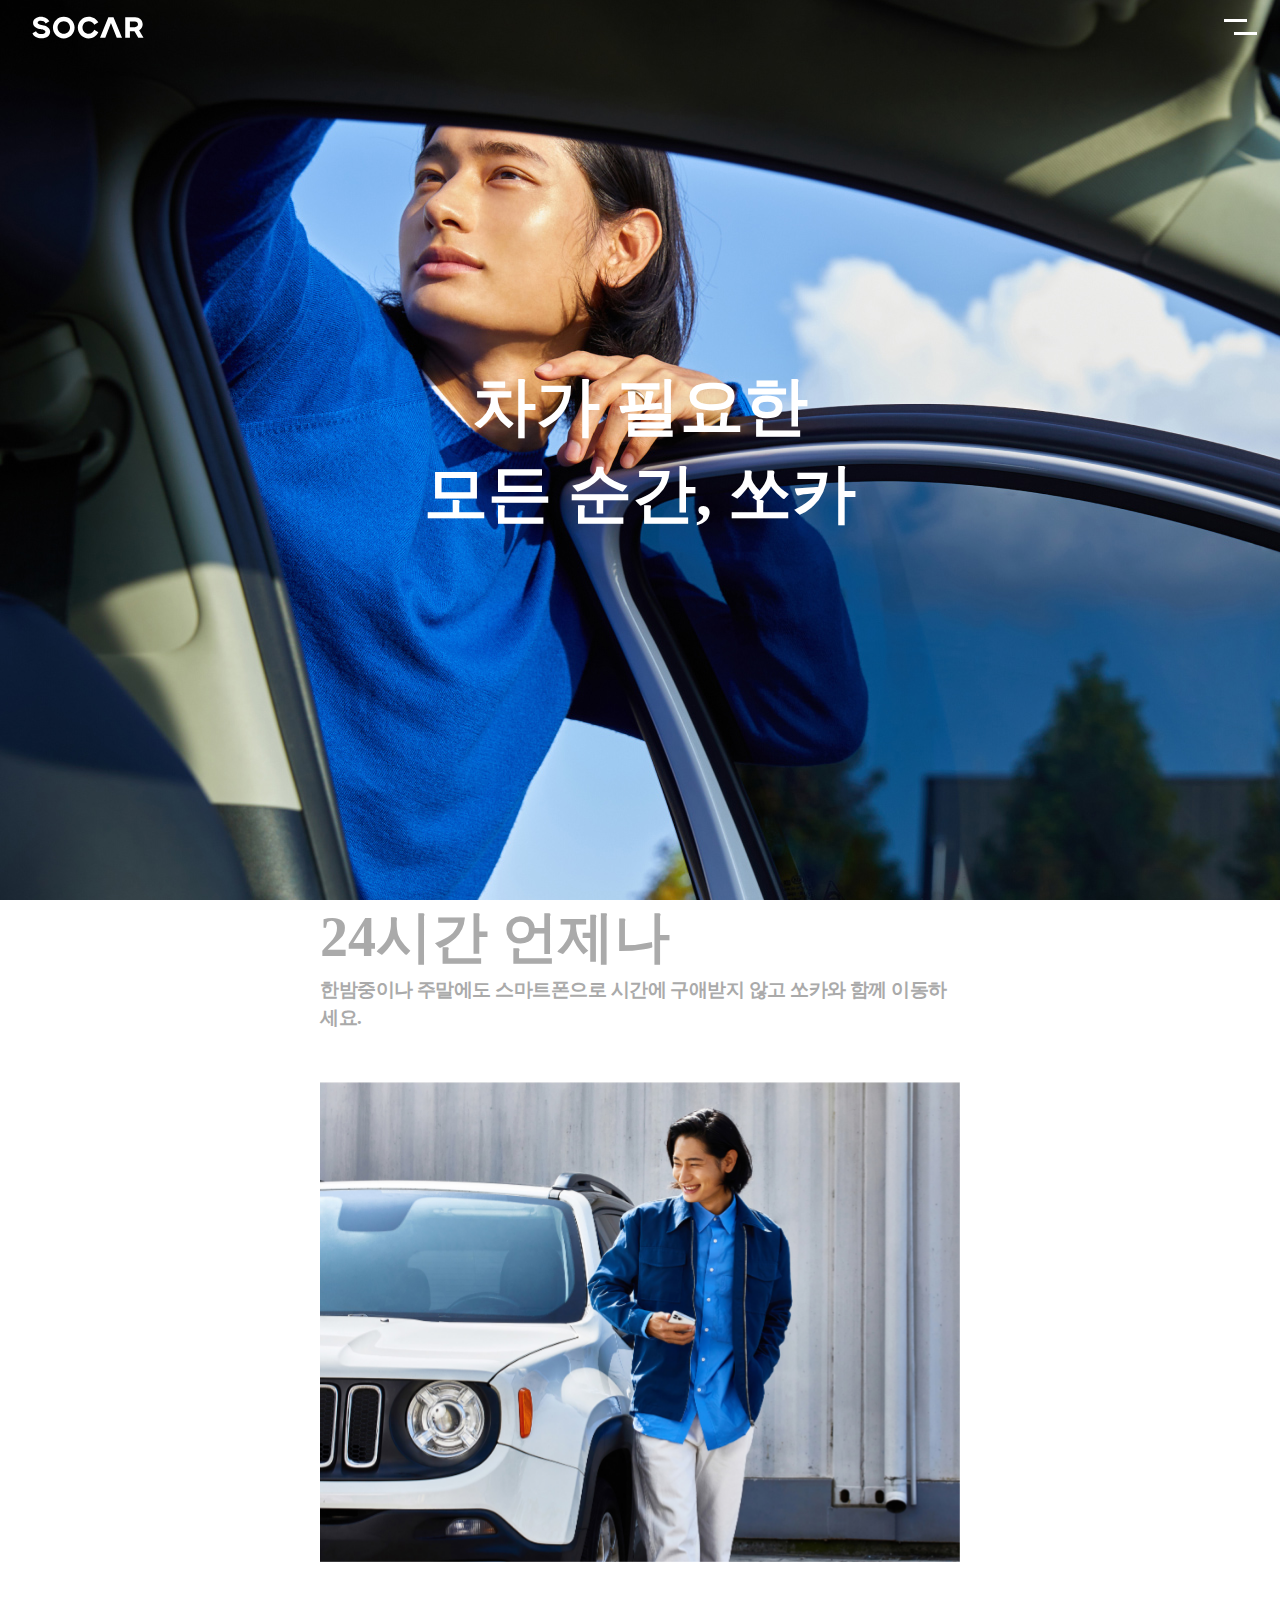
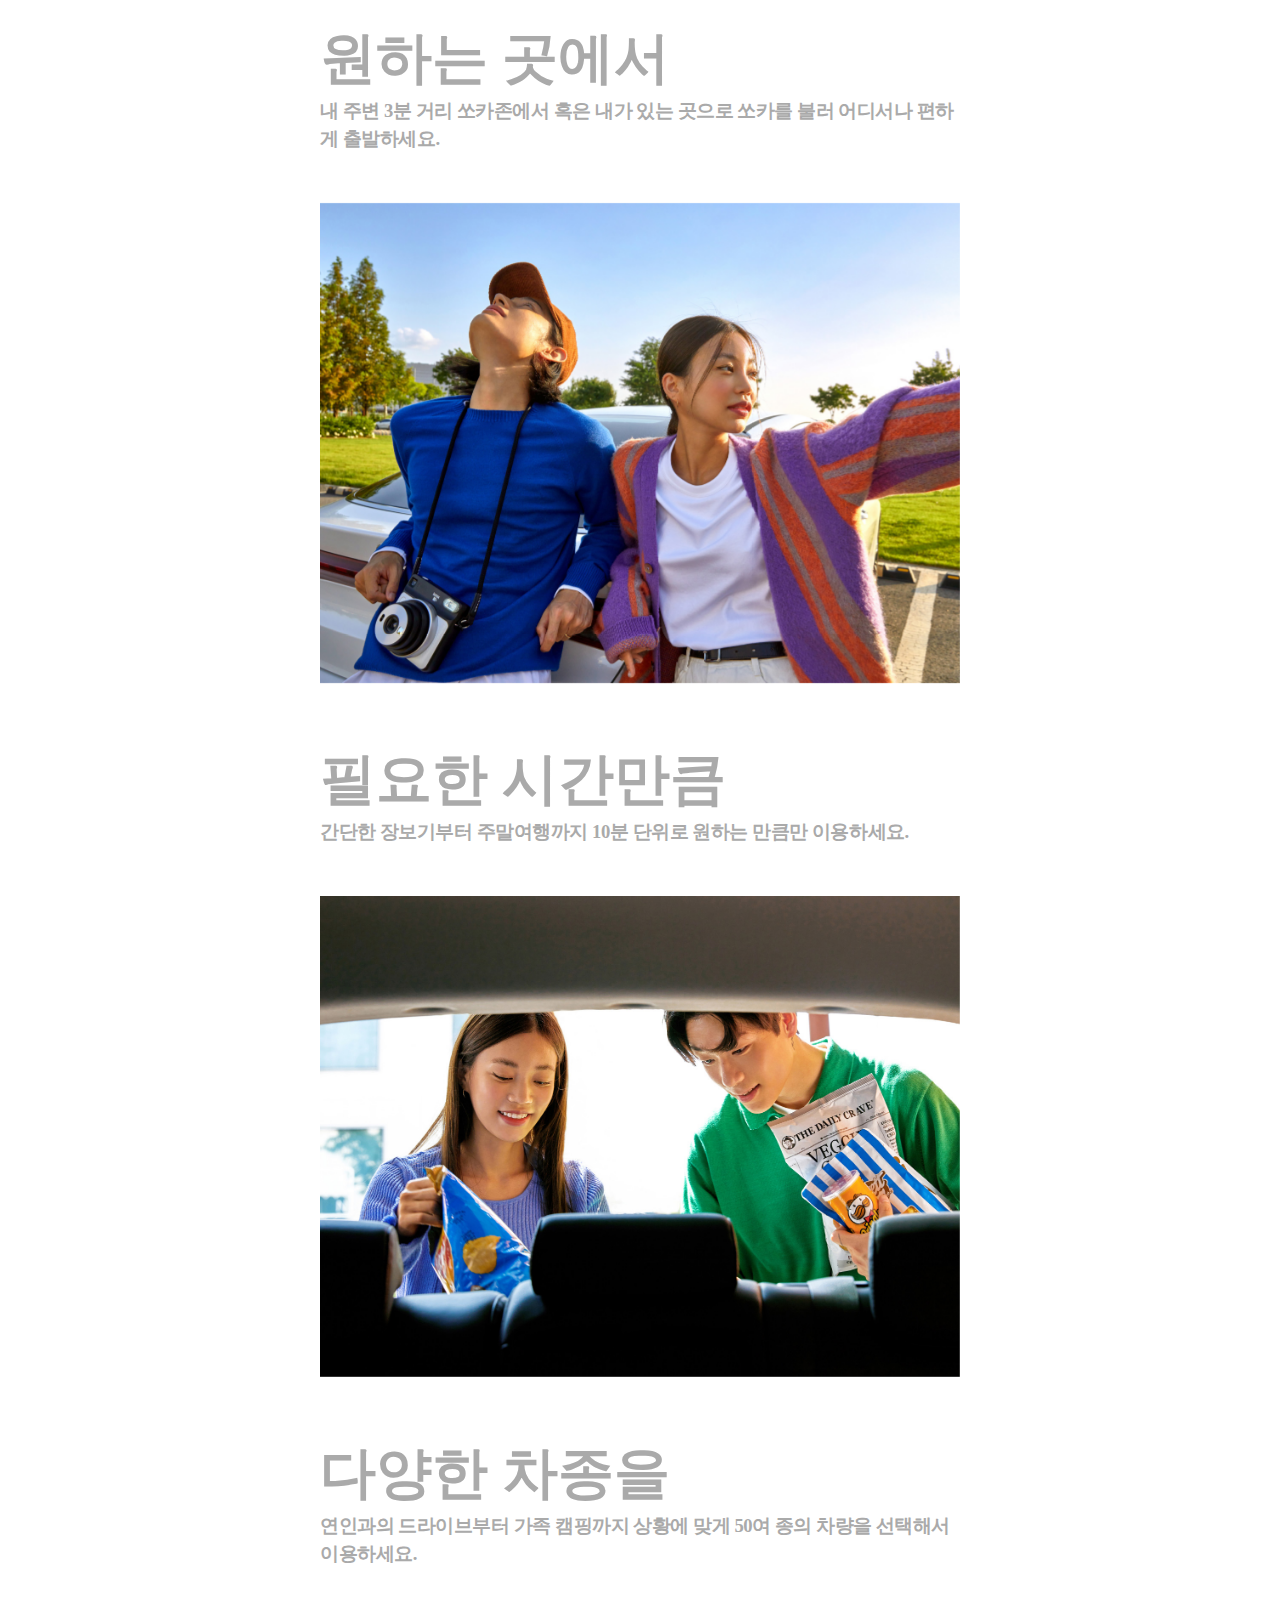
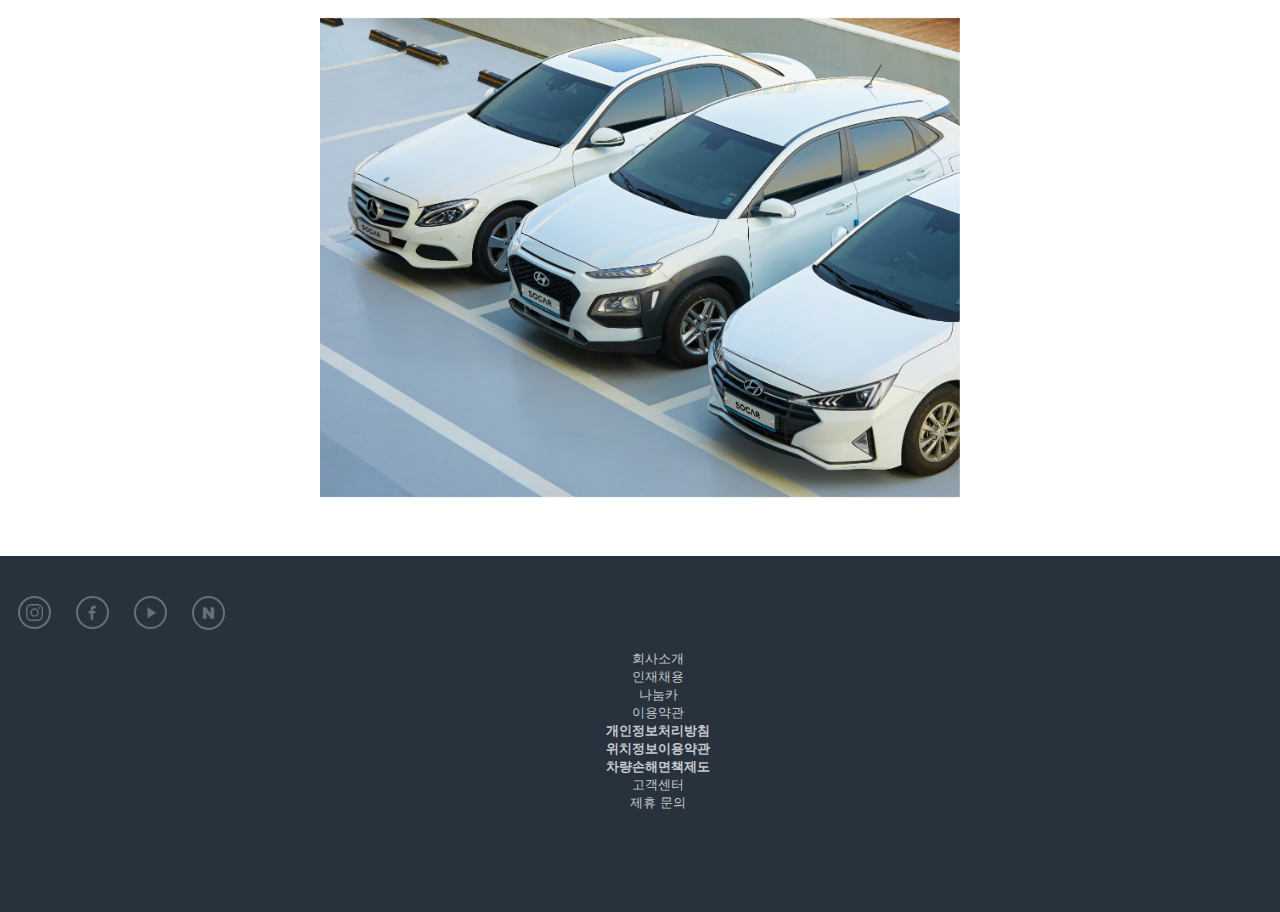
==== index.html @ 589f2170 "surrender" ====
<!DOCTYPE html>
<html lang="ko">
<head>
    <meta charset="UTF-8">
    <meta http-equiv="X-UA-Compatible" content="IE=edge">
    <meta name="viewport" content="width=device-width, initial-scale=1.0">
    <title>차가 필요한 모든 순간, 쏘카</title>
    <link rel="stylesheet" href="/css/reset.css">
    <link rel="stylesheet" href="/css/index.css">
</head>
<body>
    <header id = "stc">
        <a href="#">
            <figure id = "socar-logo">
                <img src="/img/logo-w.svg" alt="socar-logo">
            </figure>
        </a>
        <a href="#" id = "hamberger">
            <span class="patty"></span>
            <span class="patty"></span>
        </a>

        <script>
            window.addEventListener('scroll', ()=>{
                const header = document.getElementById('stc');
                const children = document.getElementById('socar-logo');
                const child2 = document.getElementById('hamberger');
                if(header.classList.contains('not-transparent')){
                    header.classList.add('opacity-zero');
                }else{
                    header.classList.add('not-transparent');
                }

            })
        </script>
    </header>
    <section id = "intro-section">
        
        <h1>차가 필요한<br> 모든 순간, 쏘카</h1>

    </section>
    <section id= "body-section">
        <script>
            writingArticle("24시간 언제나", "한밤중이나 주말에도 스마트폰으로 시간에 구애받지 않고 쏘카와 함께 이동하세요.", "/img/usp_a.jpg", "차 옆에서 웃는 남자");
            writingArticle("원하는 곳에서", "내 주변 3분 거리 쏘카존에서 혹은 내가 있는 곳으로 쏘카를 불러 어디서나 편하게 출발하세요.", "/img/usp_b.jpg", "차에 기댄 남녀");
            writingArticle("필요한 시간만큼", "간단한 장보기부터 주말여행까지 10분 단위로 원하는 만큼만 이용하세요.", "/img/usp_c.jpg", "트렁크에 과자를 담는 남녀");
            writingArticle("다양한 차종을", "연인과의 드라이브부터 가족 캠핑까지 상황에 맞게 50여 종의 차량을 선택해서 이용하세요.", "/img/usp_d.jpg", "주차장에 주차한 차 3대");


            function writingArticle(h2, p, src, alt){
                document.write(`<article><h2>${h2}</h2><p>${p}</p><figure><img src="${src}" alt="${alt}"></figure></article>`);
            }
         </script>
    </section>

    <div id = "counter">

    </div>

    <footer>
        <nav>
            <ul class = "sns-list">
                <li>
                    <figure><img src="/img/i-instagram.svg" alt="instagram"></figure>
                </li>
                <li>
                    <figure><img src="/img/i-facebook.svg" alt="facebook"></figure>
                </li>
                <li>
                    <figure><img src="/img/i-youtube.svg" alt="youtube"></figure>
                </li>
                <li>
                    <figure><img src="/img/i-blog.svg" alt="naver blog"></figure>
                </li>
            </ul>
        </nav>

        <ul>
            <li><a href="#">회사소개</a></li>
            <li><a href="#">인재채용</a></li>
            <li><a href="#">나눔카</a></li>
            <li><a href="#">이용약관</a></li>
            <li><a href="#"><b>개인정보처리방침</b></a></li>
            <li><a href="#"><b>위치정보이용약관</b></a></li>
            <li><a href="#"><b>차량손해면책제도</b></a></li>
            <li><a href="#">고객센터</a></li>
            <li><a href="#">제휴 문의</a></li>
        </ul>
        <div>
            <div id = "ct"></div>
            <dl>
                <dt></dt>
                <dt></dt>
                <dt></dt>
            </dl>

            <div id = "info"></div>
                <p></p>
                <dl>
                    <dt></dt>
                    <dt></dt>
                    <dt></dt>
                </dl>
                <p></p>
        </div>
    </footer>

</body>
</html>
---- css/index.css ----
body{
    overflow-x: hidden;
}
header{
    display: flex;
    width: 100%;
    position: fixed;
    align-items: center;
    justify-content: space-between;
    padding: 16 16px;
    box-sizing: border-box;
}

.not-transparent{
    background-color: white;
    border-bottom: 1px;
    border-color: black;
    opacity: 70%;
    transition: 0.5s;
}

.opacity-zero{
    opacity: 0;
}
.blue{
    fill: #0BB8FF;
}
#socar-logo{
    width:112px;
    padding: 16px 32px;
}

#hamberger{
    width: 40px;
    height: 25px;
}

.patty{
    content: "";
    display: block;
    width: 23px;
    height: 3px;
    background-color: white;
    position: relative;
    top:10%;
    right: 40%;
}

.patty:last-child{
    top:50%;
    right: 15%;
}

#intro-section{
    background: url(/img/main_visual_fullscreen.jpg);
    width: 100%;
    height: 100vh;
    display: flex;
    justify-content: center;
    align-items: center;
    padding: 0;
}

h1{
    font-size: 64px;
    color:white;
    text-align: center;
}
article img{
    position: relative;
    width: 100%;
    height: auto;
}

article>h2::after{
    content: "" ;
    display: block;
    position: absolute;
    right: -16px;
    bottom: 10px;
    background-color: #0BB8FF;
    border-radius: 50%;
    width:10px;
    height: 10px;
}

#copyright{
    display: flex;
    z-index: 4;
    text-align: center;
    color: #fff;
    font-size: clamp(30pt, 1vw, 48pt);
    line-height: 1.4;
    letter-spacing: 0;
    text-shadow: 1px 1px 2px rgb(0 0 0 / 40%); 
    transform: translate(-50%, -50%);
    overflow: hidden;
    padding: 5px 10px;
	position: absolute;
	top: 50%;
	left: 50%;
}
#intro{
    display: flex;
    align-content: center;
    position: relative;
    margin-bottom: 70px;
}
#intro-img{
    width: 100%;    
    height: 100%;
	vertical-align: middle;
}

p{
    font-size: 14pt;
    letter-spacing: -0.025em;
    line-height: 1.5;
    margin-bottom: 50px;

}
article{
    font-size: 28pt;
    font-weight:700;
    color: #aaa;
    margin-bottom: 50px;
    display: block;
    width: 50%;
    margin-left: auto;
    margin-right: auto;

}

h3{
    font-size: 40px;
    font-weight: normal;
    color: #374553;
    margin-bottom: 20px;
}

#suggest{
    text-align: center;
    font-size: 28pt;
    color:#aaa;
    line-height: 1.5;
    font-weight: normal;
    font-family: "socarfont", 'sdg-m', sans-serif;
}

footer{
    background-color: #28323C;
    width: 100%;
    padding: 40px 18px 100px;
    overflow: auto;
    color:#646F7C; 
    font-size: 10pt;
    margin:0 auto; text-align:center;
}

li{
    list-style: none;
}
footer p{
    font-size: 10pt;
    margin-bottom: 0px;
}
.sns-list{
    display: flex;
    justify-content: left;
    margin-bottom: 16px;
}

nav ul{
    display: table;
    margin-left: auto;
    margin-right: auto;
    margin-bottom: 8px;
    font-size: 12pt;
}

nav ul li{
    padding-right: 25px;
}
a{
    text-decoration-line: none;
    text-decoration-style: none;
    color: #C5C8CE;
    letter-spacing: 0;
    word-spacing: 0;
}
ul strong{
    color: white;
}
.footer-bottom{
    text-align: center;
}
.company-information{
    display: inline-block;
}
dt, dd{
    display: inline;
}
.copyright p{
    display: inline;
}
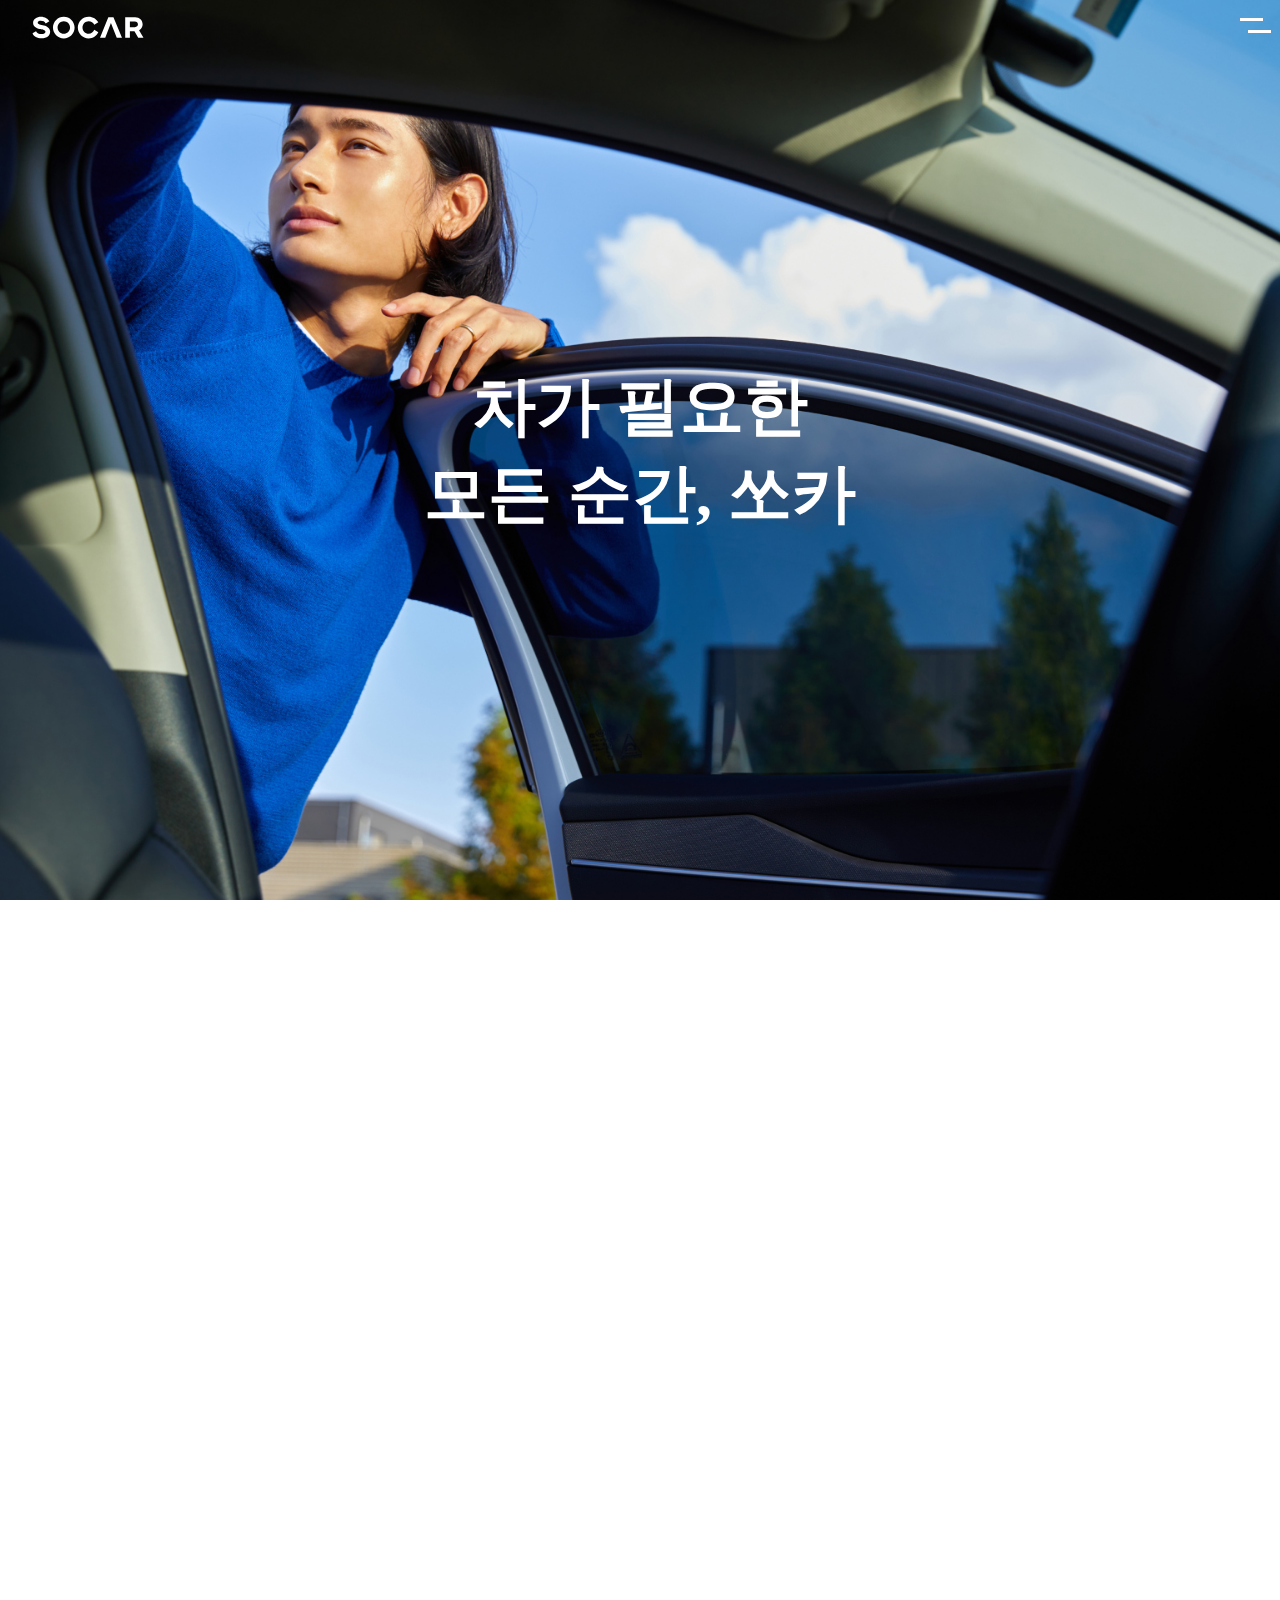
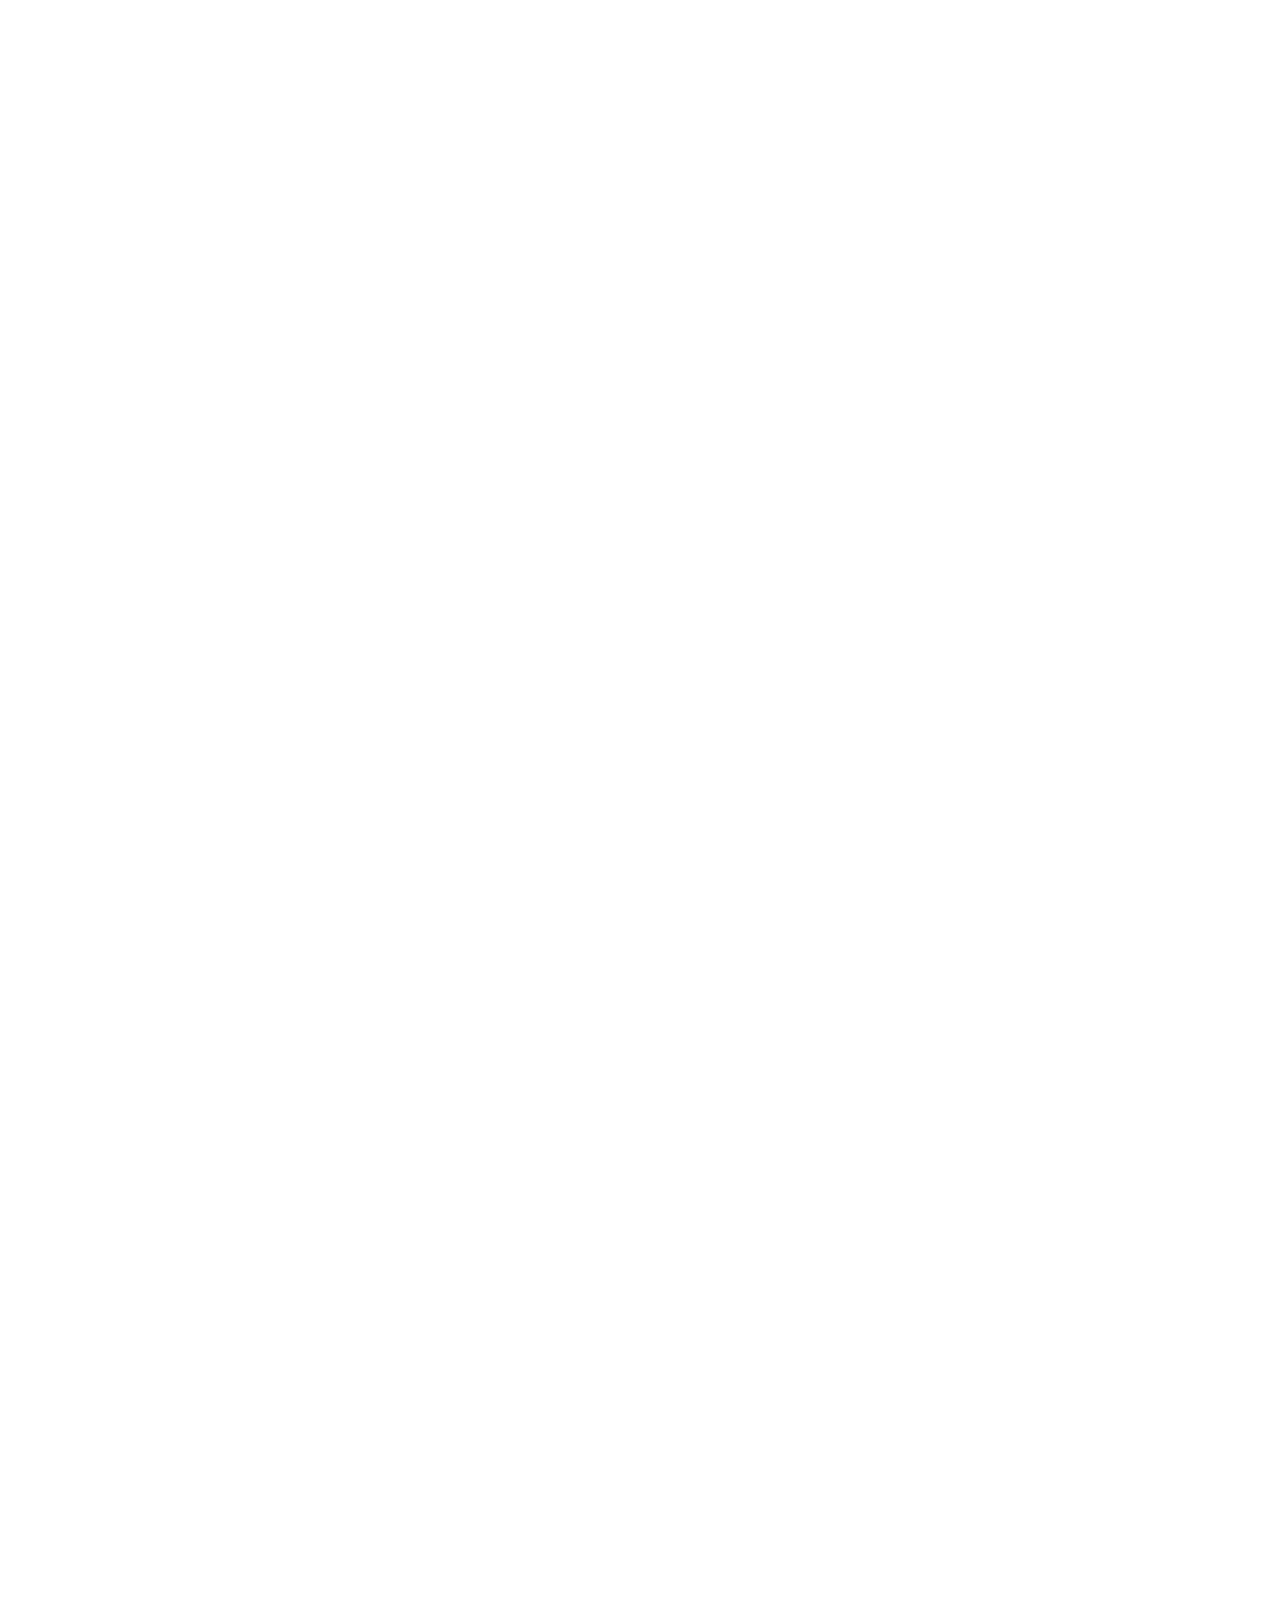
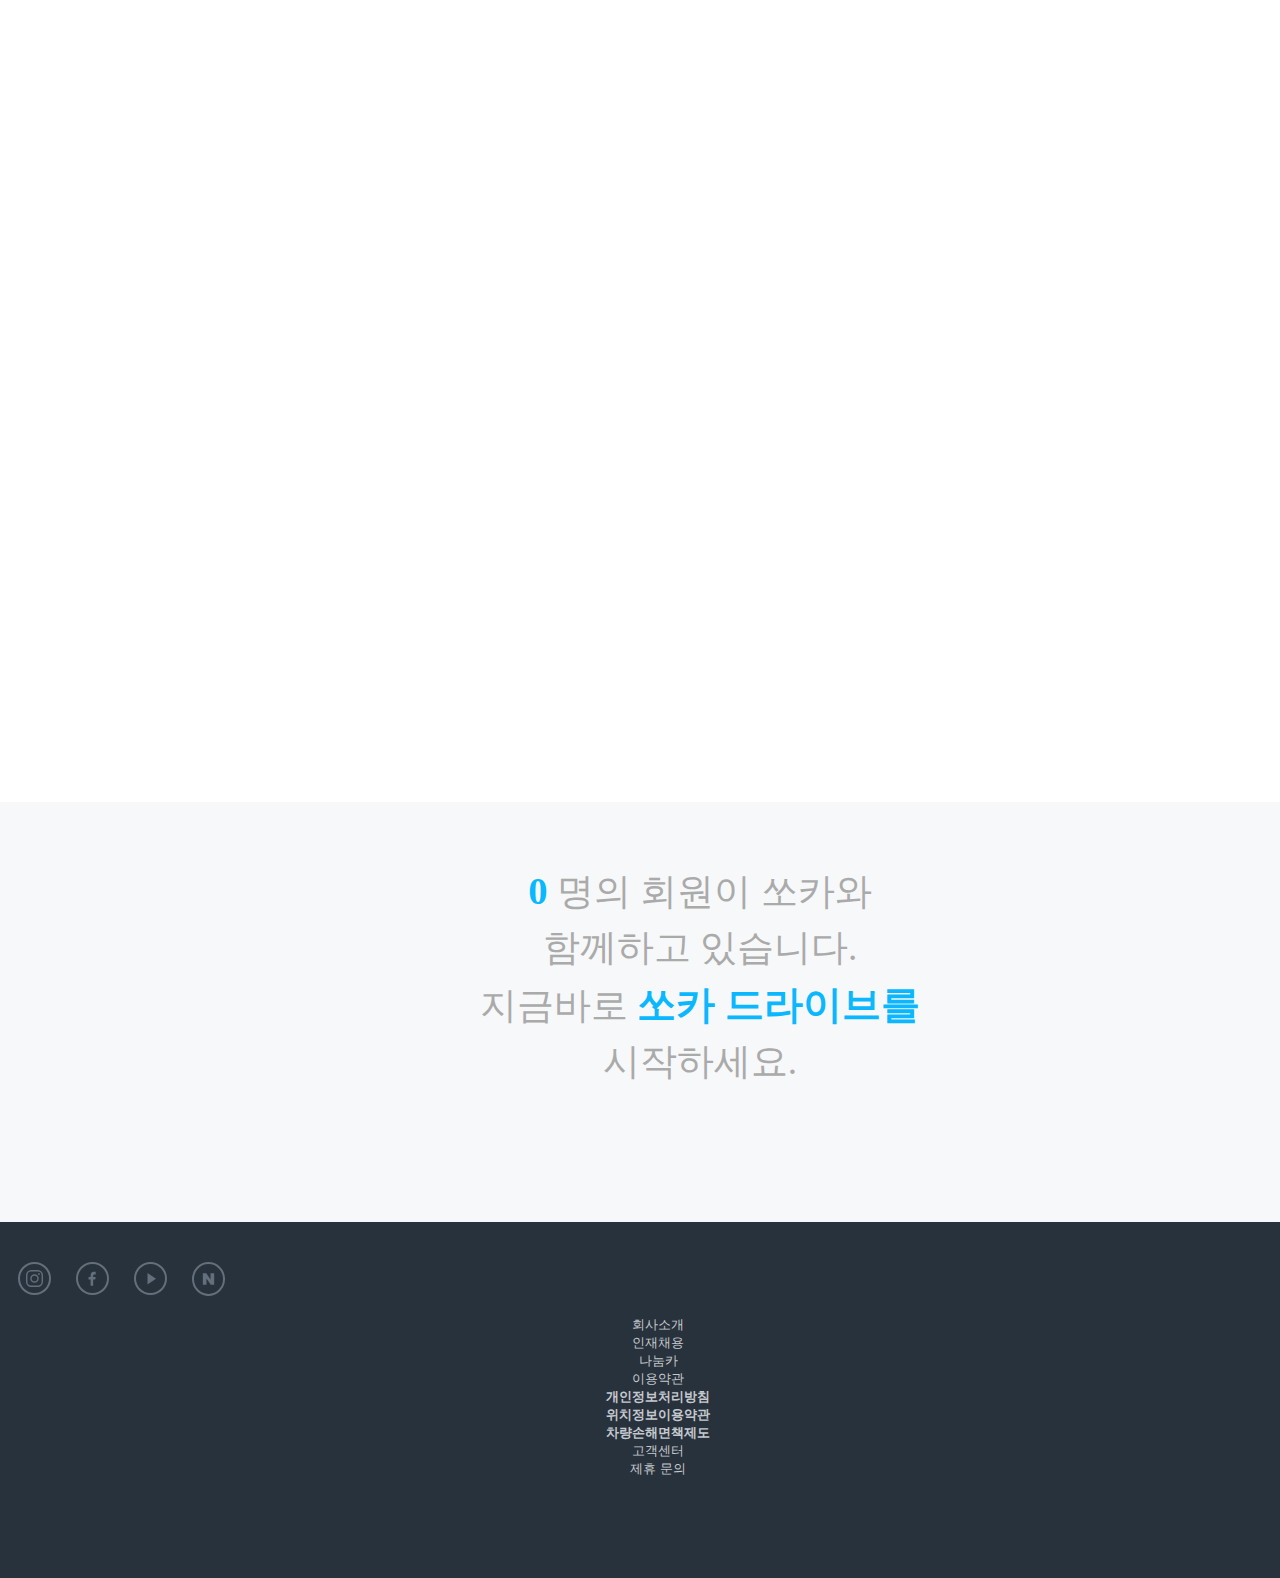
==== commit b72949a2: "힝구리퐁퐁퐁" ====
--- a/index.html
+++ b/index.html
@@ -11,8 +11,8 @@
 <body>
     <header id = "stc">
         <a href="#">
-            <figure id = "socar-logo">
-                <img src="/img/logo-w.svg" alt="socar-logo">
+            <figure >
+                <img src="/img/logo-w.svg" alt="socar-logo" id = "socar-logo">
             </figure>
         </a>
         <a href="#" id = "hamberger">
@@ -20,42 +20,43 @@
             <span class="patty"></span>
         </a>
 
-        <script>
-            window.addEventListener('scroll', ()=>{
-                const header = document.getElementById('stc');
-                const children = document.getElementById('socar-logo');
-                const child2 = document.getElementById('hamberger');
-                if(header.classList.contains('not-transparent')){
-                    header.classList.add('opacity-zero');
-                }else{
-                    header.classList.add('not-transparent');
-                }
+        <div class="hamberger-modal hide deephide">
+            <nav class = "ham-modal-menu-container">
+                <ul class = "ham-modal-menu-list">
+                    <li class="ham-modal-menu"><a href="#">이용 안내</a></li>
+                    <li class="ham-modal-menu"><a href="#">요금 안내</a></li>
+                    <li class="ham-modal-menu"><a href="#">혜택 안내</a></li>
+                    <li class="ham-modal-menu"><a href="#">쏘카존 개설 신청</a></li>
+                </ul>
+                <ul class = "ham-modal-menu-list">
+                    <li class="ham-modal-menu"><a href="#">쏘카의 서비스</a></li>
+                    <li class="ham-modal-menu"><a href="#">쏘카 비즈니스</a></li>
+                    <li class="ham-modal-menu"><a href="#">쏘카 플랜</a></li>
+                </ul>
+                <ul class = "ham-modal-menu-list">
+                    <li class="ham-modal-menu"><a href="#">회사소개</a></li>
+                    <li class="ham-modal-menu"><a href="#">공고</a></li>
+                </ul>
+            </nav>
+        </div>
+    </header>
 
-            })
-        </script>
-    </header>
     <section id = "intro-section">
         
         <h1>차가 필요한<br> 모든 순간, 쏘카</h1>
-
-    </section>
-    <section id= "body-section">
-        <script>
-            writingArticle("24시간 언제나", "한밤중이나 주말에도 스마트폰으로 시간에 구애받지 않고 쏘카와 함께 이동하세요.", "/img/usp_a.jpg", "차 옆에서 웃는 남자");
-            writingArticle("원하는 곳에서", "내 주변 3분 거리 쏘카존에서 혹은 내가 있는 곳으로 쏘카를 불러 어디서나 편하게 출발하세요.", "/img/usp_b.jpg", "차에 기댄 남녀");
-            writingArticle("필요한 시간만큼", "간단한 장보기부터 주말여행까지 10분 단위로 원하는 만큼만 이용하세요.", "/img/usp_c.jpg", "트렁크에 과자를 담는 남녀");
-            writingArticle("다양한 차종을", "연인과의 드라이브부터 가족 캠핑까지 상황에 맞게 50여 종의 차량을 선택해서 이용하세요.", "/img/usp_d.jpg", "주차장에 주차한 차 3대");
-
-
-            function writingArticle(h2, p, src, alt){
-                document.write(`<article><h2>${h2}</h2><p>${p}</p><figure><img src="${src}" alt="${alt}"></figure></article>`);
-            }
-         </script>
     </section>
 
-    <div id = "counter">
+    <section id= "body-section">
+        <script src="/js/bodySec.js"></script>
+    </section>
 
-    </div>
+    <section id = "counter">
+        <span id = "number-counting">0 <script src="/js/countUp.js"></script></span>
+        명의 회원이 쏘카와 <br>
+        함께하고 있습니다. <br>
+        지금바로 <span>쏘카 드라이브를</span> <br> 시작하세요.
+        <div id="blue-rect" class = "standby"></div>
+    </section>
 
     <footer>
         <nav>
@@ -104,6 +105,30 @@
                 <p></p>
         </div>
     </footer>
+    <script src="js/index.js"></script>
+
+        <script>
+
+            function MM_reloadPage(init) { //reloads the window if Nav4 resized
+            if (init==true) with (navigator) {if ((appName=="Netscape")&&(parseInt(appVersion)==4)) {
+            document.MM_pgW=innerWidth; document.MM_pgH=innerHeight; onresize=MM_reloadPage; }}
+            else if (innerWidth!=document.MM_pgW || innerHeight!=document.MM_pgH) location.reload();
+            }
+            MM_reloadPage(true);
+            curPage=1;
+            document.oncontextmenu = function(){return false}
+            if(document.layers) {
+            window.captureEvents(Event.MOUSEDOWN);
+            window.onmousedown = function(e){
+            if(e.target==document)return false;
+            }
+            }
+            else {
+            document.onmousedown = function(){return false}
+            }
+            
+
+            </script>
 
 </body>
 </html>--- a/css/index.css
+++ b/css/index.css
@@ -1,6 +1,23 @@
+
+/* 공용 */
+
 body{
     overflow-x: hidden;
 }
+
+.standby{
+    opacity: 0;
+    transform: translate3d(50px, 0px, 0);
+}
+.moving{
+    transform: translate3d(0, 0, 0) !important;
+    opacity: 1;
+    transition: 1s;
+}
+
+/* 공용 */
+
+/* 헤더 & 모달 */
 header{
     display: flex;
     width: 100%;
@@ -9,30 +26,41 @@
     justify-content: space-between;
     padding: 16 16px;
     box-sizing: border-box;
-}
-
-.not-transparent{
-    background-color: white;
+    transition: 0.5s;
+    
+}
+
+header.not-transparent{
+    background-color:  #ffffff80;
     border-bottom: 1px;
     border-color: black;
-    opacity: 70%;
     transition: 0.5s;
 }
 
 .opacity-zero{
+    transform: translateY(-100%);
     opacity: 0;
 }
-.blue{
-    fill: #0BB8FF;
-}
+
 #socar-logo{
     width:112px;
     padding: 16px 32px;
 }
 
+header>a{
+    z-index: 1;
+}
+.blue-logo{
+    content: url("/img/logo-blue.svg");
+}
+
+.blue-patty{
+    background-color: #0BB8FF !important;
+}
 #hamberger{
     width: 40px;
     height: 25px;
+    z-index: 1;
 }
 
 .patty{
@@ -42,38 +70,149 @@
     height: 3px;
     background-color: white;
     position: relative;
-    top:10%;
-    right: 40%;
+    top:5%;
+    transition: 0.5s;
 }
 
 .patty:last-child{
-    top:50%;
-    right: 15%;
-}
+    top:40%;
+    right: -20%;
+}
+
+.trnsform-to-x1{
+    top: 40%;
+    right: -35%;
+    transform: translate(-50%, -50%) rotate(-405deg);
+}
+.trnsform-to-x2{
+    top: 30% !important;
+    right: -35% !important;
+    transform: translate(-50%, -50%) rotate(405deg);
+}
+.hamberger-modal {
+    position: absolute;
+    top: 0;
+    left: 0;
+    width: 100%;
+    height: 120vh;
+    background-color: #000000CC;
+    display: flex;
+    justify-content: flex-end;
+    overflow-x:hidden;
+}
+
+.hide{
+    opacity: 0;
+    transition: 0.5s;   
+}
+.deephide{
+    z-index: -10;
+}
+.hamberger-modal.hide>nav {
+    transform: translateX(100%);
+}
+
+.ham-modal-menu-container{
+    width: 30%;
+    height: 100vh;
+    background-color: #28323C;
+    padding: 0 32px;
+    box-sizing: border-box;
+    transition: 0.5s;
+    transition-delay: 0.5;
+    position: relative;
+}
+
+.ham-modal-menu-list {
+    border-bottom: solid 1px #3b4a55;
+    padding: 16px 0;
+    display: block;
+    left: 4%;
+}
+
+.ham-modal-menu {
+    font-size: 18px;
+    font-weight: bold;
+}
+
+.ham-modal-menu>a:hover{
+    color:#0BB8FF;
+    transition: 0.3s;
+}
+.ham-modal-menu>a {
+    color: #eee;
+    display: block;
+    padding: 16px 0;
+    text-decoration: none;
+}
+/* 헤더 & 모달 */
+
+/* 인트로 섹션 */
 
 #intro-section{
+    top: 0;
+    left: 0;
     background: url(/img/main_visual_fullscreen.jpg);
     width: 100%;
     height: 100vh;
+    min-width: 100%;
+    min-height: 100%;
+    max-height: 1080px;
     display: flex;
     justify-content: center;
     align-items: center;
-    padding: 0;
-}
+    margin-bottom: 70px;
+    background-size: cover; 
+    background-repeat: no-repeat;
+    background-position: 20% 10%;
+}
+
 
 h1{
     font-size: 64px;
     color:white;
     text-align: center;
 }
+
+/* 인트로 섹션 */
+
+/* 몸통 섹션 */
+
+article{
+    font-size: 28pt;
+    font-weight:700;
+    color: #aaa;
+    margin-bottom: 50px;
+    display: block;
+    width: 50%;
+    margin-left: auto;
+    margin-right: auto;
+    z-index: -20;
+}
+
 article img{
     position: relative;
     width: 100%;
     height: auto;
-}
-
-article>h2::after{
-    content: "" ;
+    z-index: -20;
+}
+
+h2{
+    font-size: 30pt;
+    letter-spacing: -0.025em;
+    font-weight: normal;
+    line-height: 1.3;
+    margin-bottom: 16px;
+    display: inline-block;
+    color: #374553;
+    margin-bottom: 20px;
+    word-break: keep-all;
+    font-family: "AvenirLTPro-Heavy", 'sdg-m', sans-serif;
+    position: relative;
+}
+
+.afterh2{
+    content: "after";
     display: block;
     position: absolute;
     right: -16px;
@@ -83,6 +222,56 @@
     width:10px;
     height: 10px;
 }
+
+p{
+    font-size: 14pt;
+    letter-spacing: -0.025em;
+    line-height: 1.5;
+    margin-bottom: 50px;
+}
+
+/* 몸통 섹션 */
+
+
+/* 카운트 섹션 */
+
+#counter{
+    background-color: #F7F8F9;
+    width: 100%;
+    height: 300px;
+    padding: 60px 60px;
+    text-align: center;
+    font-size: 28pt;
+    color:#aaa;
+    line-height: 1.5;
+    font-weight: normal;
+    margin-top: 130px;
+    position: relative;
+    justify-content: center;
+    }
+#counter>span{
+    color: #0BB8FF;
+    font-size: 29pt;
+    font-weight: bolder;
+}
+#blue-rect{
+    position: absolute;
+    width: 100%;
+    left: 70%;
+    bottom: -1px;
+    height: 100%;
+    background: rgba(0,184,255,1);
+    transform: skewX(-30deg) translate3d(30%, 0, 0);
+    transform-origin: bottom left;
+    overflow: hidden;
+}
+
+#blue-rect.moving{
+    transform: skewX(-30deg) translate3d(0, 0, 0) !important;
+}
+
+/* 카운트 섹션 */
+
 
 #copyright{
     display: flex;
@@ -100,52 +289,15 @@
 	top: 50%;
 	left: 50%;
 }
-#intro{
-    display: flex;
-    align-content: center;
-    position: relative;
-    margin-bottom: 70px;
-}
-#intro-img{
-    width: 100%;    
-    height: 100%;
-	vertical-align: middle;
-}
-
-p{
-    font-size: 14pt;
-    letter-spacing: -0.025em;
-    line-height: 1.5;
-    margin-bottom: 50px;
-
-}
-article{
-    font-size: 28pt;
-    font-weight:700;
-    color: #aaa;
-    margin-bottom: 50px;
-    display: block;
-    width: 50%;
-    margin-left: auto;
-    margin-right: auto;
-
-}
-
-h3{
-    font-size: 40px;
-    font-weight: normal;
-    color: #374553;
-    margin-bottom: 20px;
-}
-
-#suggest{
-    text-align: center;
-    font-size: 28pt;
-    color:#aaa;
-    line-height: 1.5;
-    font-weight: normal;
-    font-family: "socarfont", 'sdg-m', sans-serif;
-}
+
+
+
+
+
+
+
+/* 예전에 만들던 푸터 */
+
 
 footer{
     background-color: #28323C;
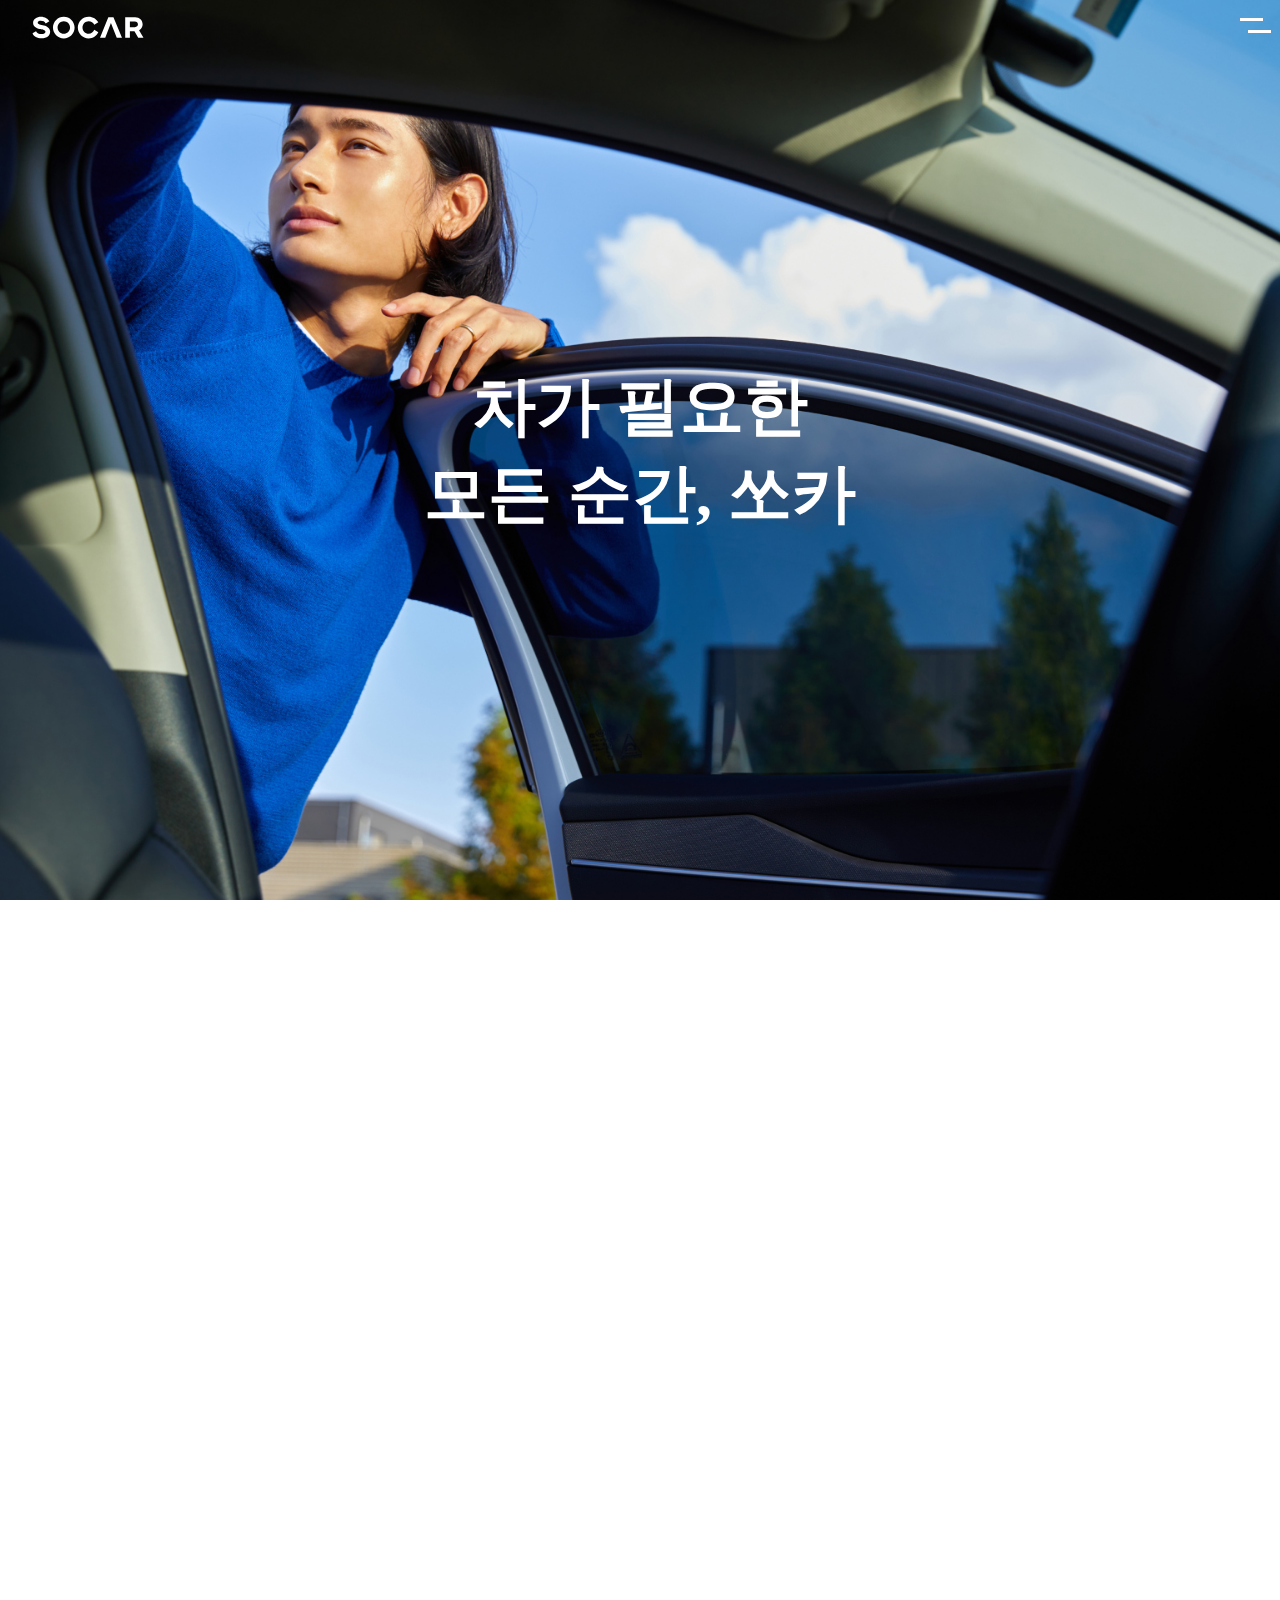
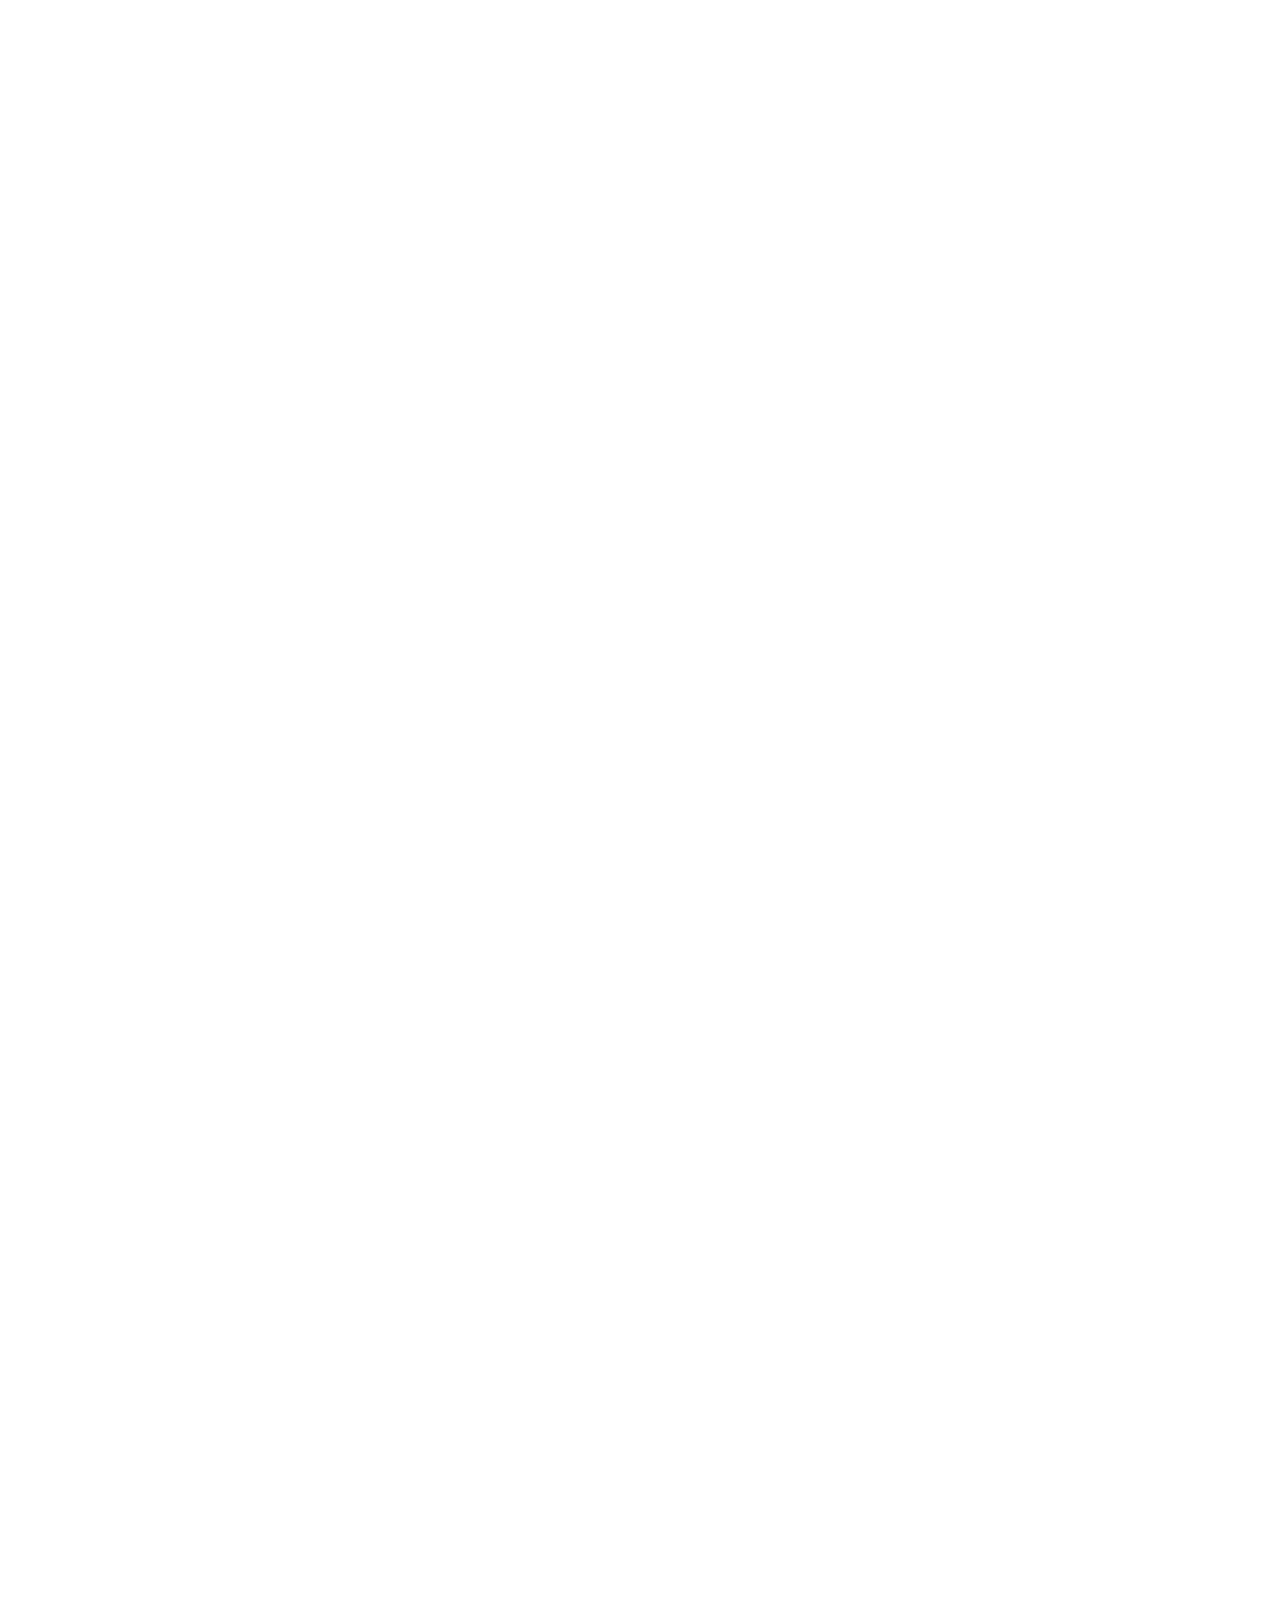
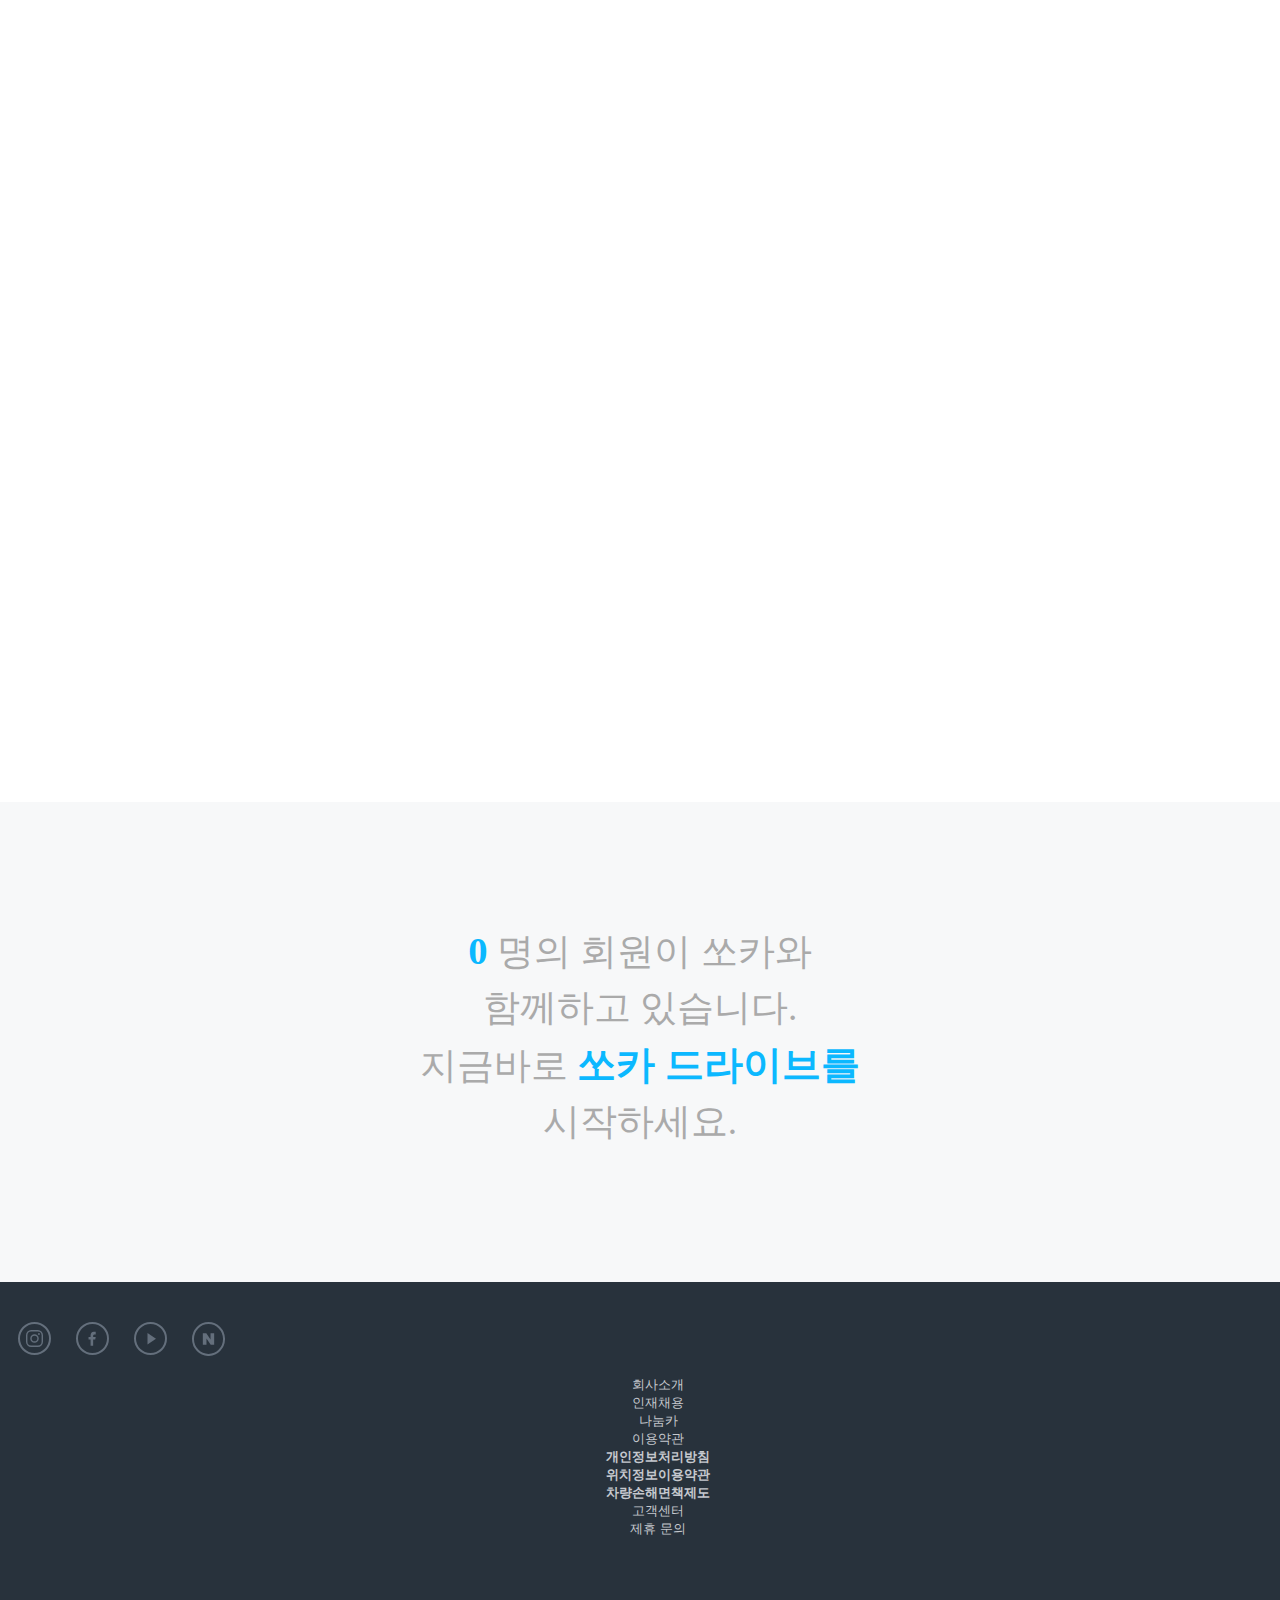
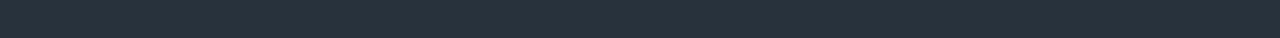
==== commit 731bfd50: "로고를 죽인다" ====
--- a/index.html
+++ b/index.html
@@ -107,28 +107,6 @@
     </footer>
     <script src="js/index.js"></script>
 
-        <script>
-
-            function MM_reloadPage(init) { //reloads the window if Nav4 resized
-            if (init==true) with (navigator) {if ((appName=="Netscape")&&(parseInt(appVersion)==4)) {
-            document.MM_pgW=innerWidth; document.MM_pgH=innerHeight; onresize=MM_reloadPage; }}
-            else if (innerWidth!=document.MM_pgW || innerHeight!=document.MM_pgH) location.reload();
-            }
-            MM_reloadPage(true);
-            curPage=1;
-            document.oncontextmenu = function(){return false}
-            if(document.layers) {
-            window.captureEvents(Event.MOUSEDOWN);
-            window.onmousedown = function(e){
-            if(e.target==document)return false;
-            }
-            }
-            else {
-            document.onmousedown = function(){return false}
-            }
-            
-
-            </script>
 
 </body>
 </html>--- a/css/index.css
+++ b/css/index.css
@@ -10,7 +10,7 @@
     transform: translate3d(50px, 0px, 0);
 }
 .moving{
-    transform: translate3d(0, 0, 0) !important;
+    transform: translate3d(0, 0, 0);
     opacity: 1;
     transition: 1s;
 }
@@ -27,7 +27,7 @@
     padding: 16 16px;
     box-sizing: border-box;
     transition: 0.5s;
-    
+    z-index: 1000;
 }
 
 header.not-transparent{
@@ -45,13 +45,18 @@
 #socar-logo{
     width:112px;
     padding: 16px 32px;
-}
+    position: relative;
+    z-index: 1000;
+}
+
 
 header>a{
     z-index: 1;
 }
 .blue-logo{
     content: url("/img/logo-blue.svg");
+    position: relative;
+    z-index: 1000000000;
 }
 
 .blue-patty{
@@ -60,7 +65,8 @@
 #hamberger{
     width: 40px;
     height: 25px;
-    z-index: 1;
+    z-index: 100;
+    position: relative;
 }
 
 .patty{
@@ -99,6 +105,7 @@
     display: flex;
     justify-content: flex-end;
     overflow-x:hidden;
+    z-index:80;
 }
 
 .hide{
@@ -238,8 +245,8 @@
 #counter{
     background-color: #F7F8F9;
     width: 100%;
-    height: 300px;
-    padding: 60px 60px;
+    height: 480px;
+    padding-top: 120px;
     text-align: center;
     font-size: 28pt;
     color:#aaa;
@@ -248,7 +255,10 @@
     margin-top: 130px;
     position: relative;
     justify-content: center;
+    align-items: center;
+    box-sizing: border-box;
     }
+
 #counter>span{
     color: #0BB8FF;
     font-size: 29pt;
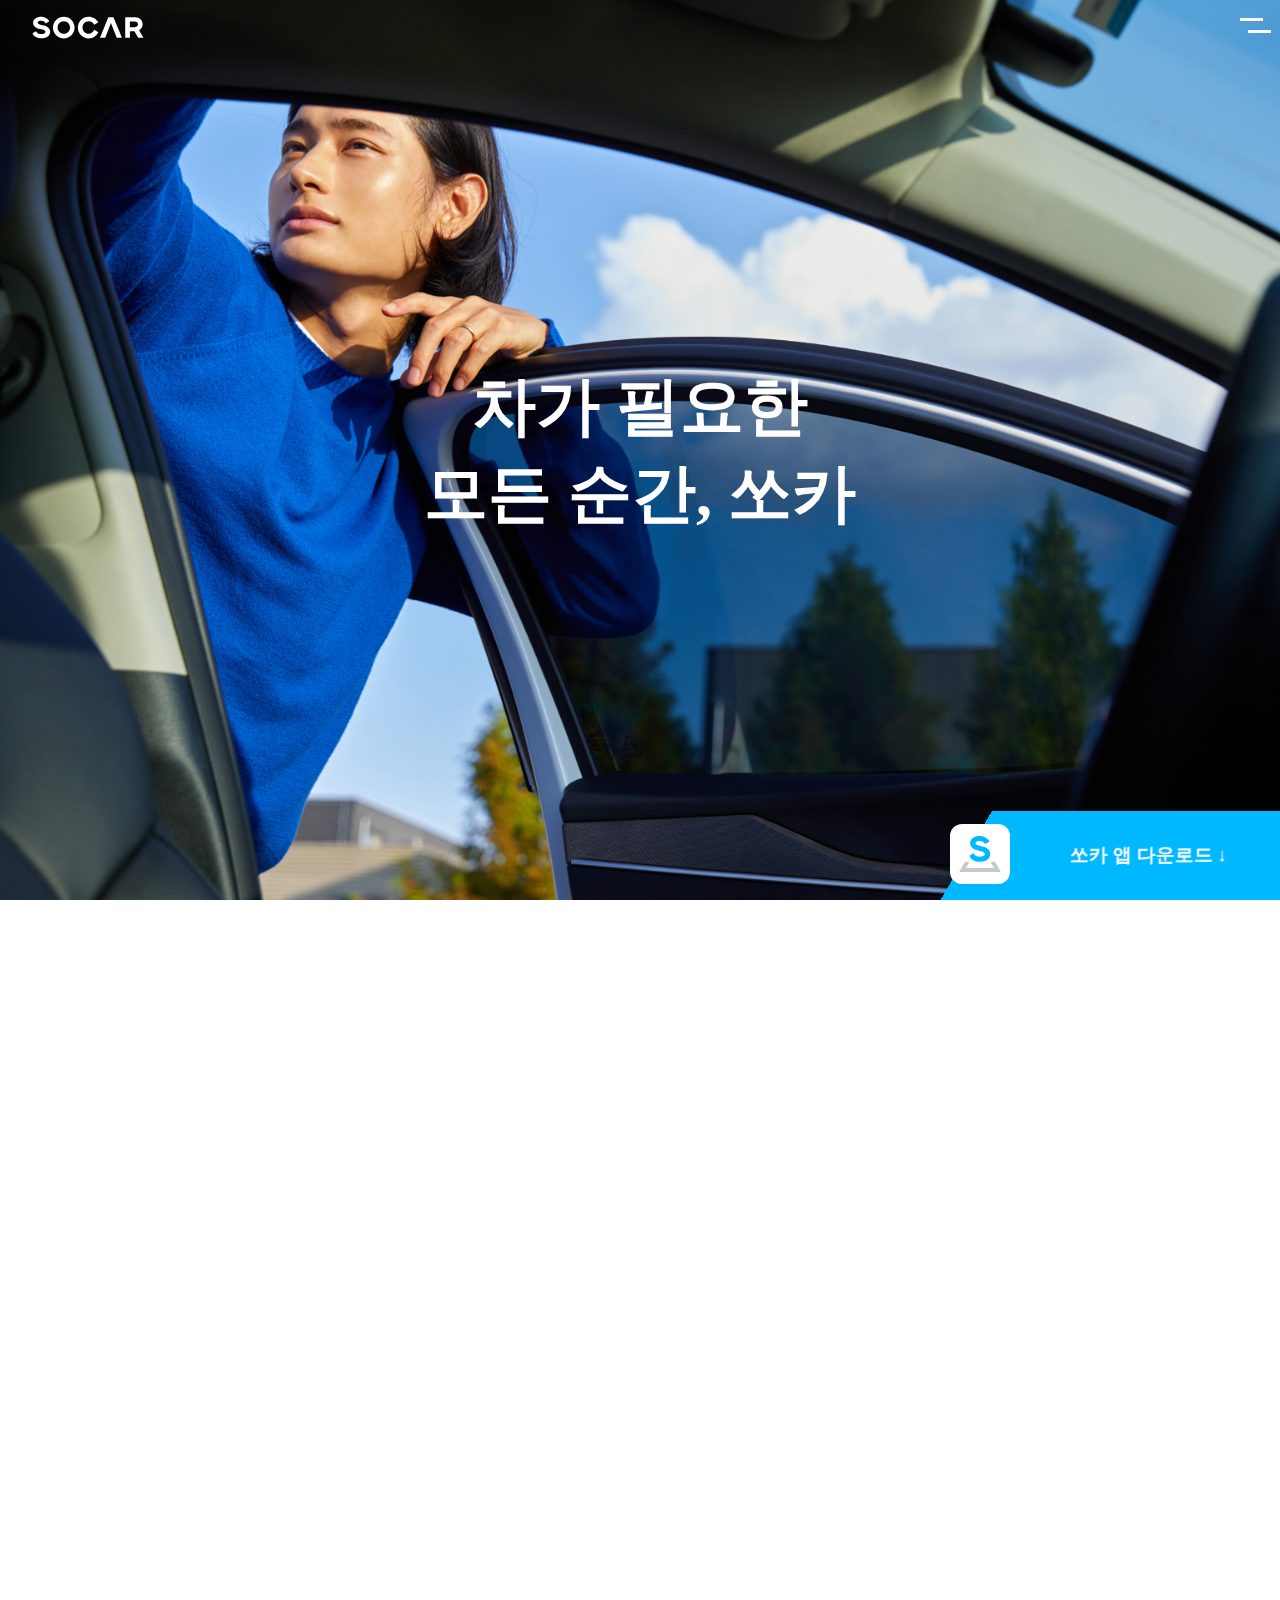
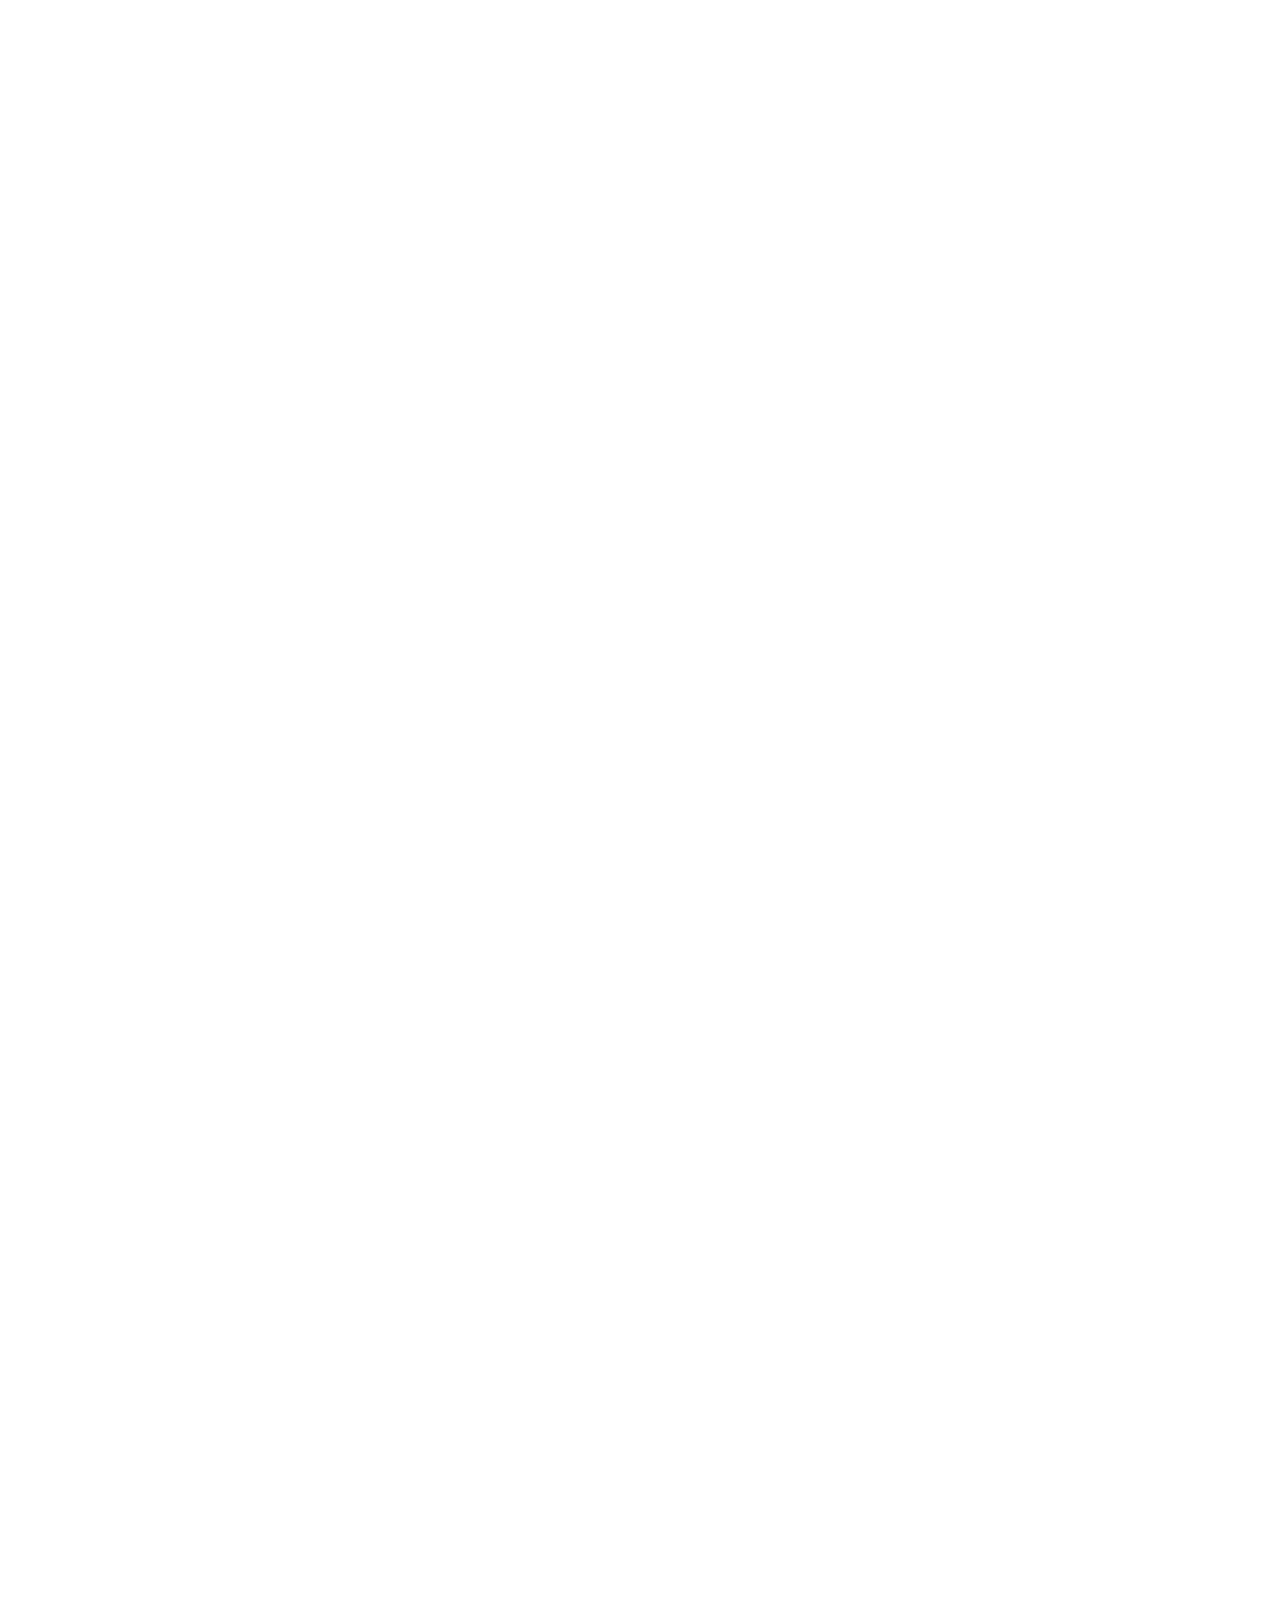
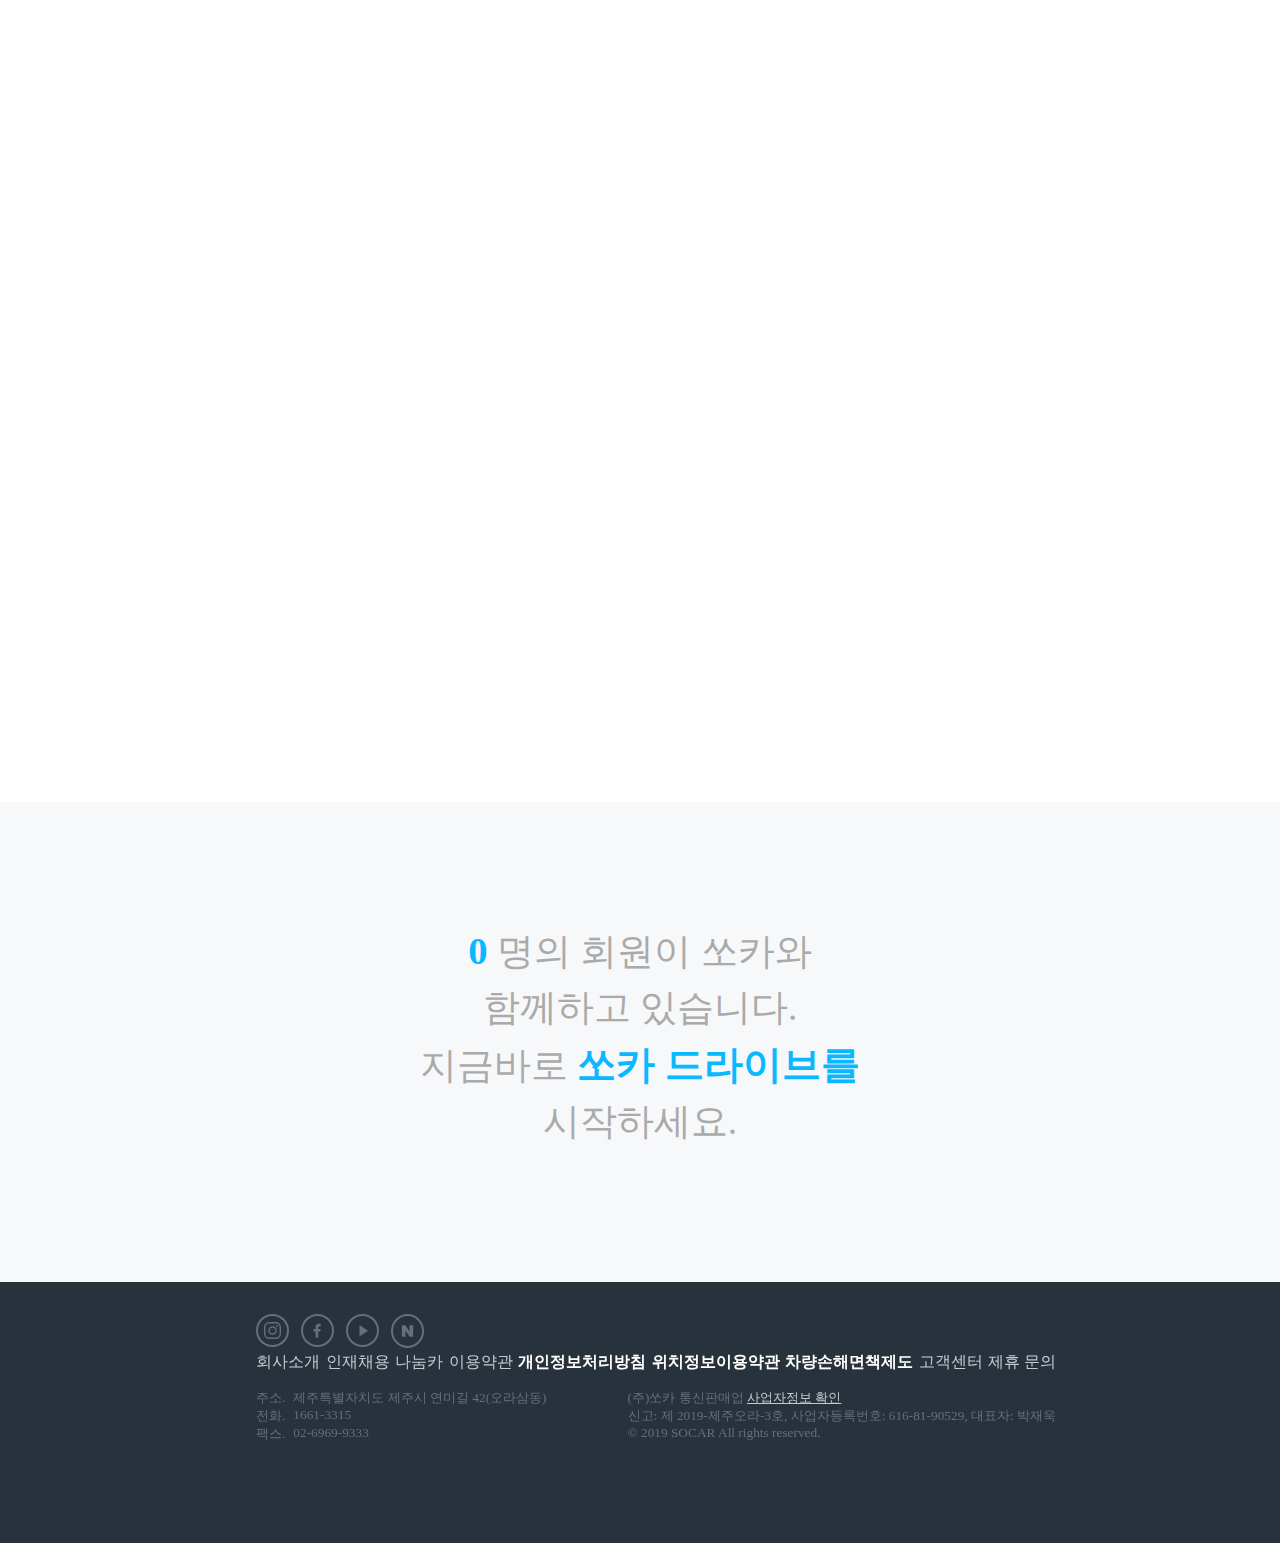
==== commit 552aa252: "asdf" ====
--- a/index.html
+++ b/index.html
@@ -55,58 +55,72 @@
         명의 회원이 쏘카와 <br>
         함께하고 있습니다. <br>
         지금바로 <span>쏘카 드라이브를</span> <br> 시작하세요.
-        <div id="blue-rect" class = "standby"></div>
+        <div id ="blue-rect" class = "standby"></div>
     </section>
 
     <footer>
-        <nav>
+        <div id= "footer-container">
+
             <ul class = "sns-list">
                 <li>
-                    <figure><img src="/img/i-instagram.svg" alt="instagram"></figure>
-                </li>
-                <li>
-                    <figure><img src="/img/i-facebook.svg" alt="facebook"></figure>
-                </li>
-                <li>
-                    <figure><img src="/img/i-youtube.svg" alt="youtube"></figure>
-                </li>
-                <li>
-                    <figure><img src="/img/i-blog.svg" alt="naver blog"></figure>
-                </li>
+                <figure><img src="/img/i-instagram.svg" alt="instagram"></figure>
+            </li>
+            <li>
+                <figure><img src="/img/i-facebook.svg" alt="facebook"></figure>
+            </li>
+            <li>
+                <figure><img src="/img/i-youtube.svg" alt="youtube"></figure>
+            </li>
+            <li>
+                <figure><img src="/img/i-blog.svg" alt="naver blog"></figure>
+            </li>
+        </ul>
+
+        <nav>
+            <ul id = "no-one-watch-this">
+                <li><a href="#">회사소개</a></li>
+                <li><a href="#">인재채용</a></li>
+                <li><a href="#">나눔카</a></li>
+                <li><a href="#">이용약관</a></li>
+                <li><a href="#"><b>개인정보처리방침</b></a></li>
+                <li><a href="#"><b>위치정보이용약관</b></a></li>
+                <li><a href="#"><b>차량손해면책제도</b></a></li>
+                <li><a href="#">고객센터</a></li>
+                <li><a href="#">제휴 문의</a></li>
             </ul>
         </nav>
+        <div id = "info-container">
+            <div id = "cop-info">
+                <dl>
+                    <dt>주소</dt>
+                    <dd>제주특별자치도 제주시 연미길 42(오라삼동)</dd>
+                </dl>
+                <dl>
+                    <dt>전화</dt>
+                    <dd>1661-3315</dd>
+                </dl>
+                <dl>
+                    <dt>팩스</dt>
+                    <dd>02-6969-9333</dd>
+                </dl>
+            </div>
 
-        <ul>
-            <li><a href="#">회사소개</a></li>
-            <li><a href="#">인재채용</a></li>
-            <li><a href="#">나눔카</a></li>
-            <li><a href="#">이용약관</a></li>
-            <li><a href="#"><b>개인정보처리방침</b></a></li>
-            <li><a href="#"><b>위치정보이용약관</b></a></li>
-            <li><a href="#"><b>차량손해면책제도</b></a></li>
-            <li><a href="#">고객센터</a></li>
-            <li><a href="#">제휴 문의</a></li>
-        </ul>
-        <div>
-            <div id = "ct"></div>
-            <dl>
-                <dt></dt>
-                <dt></dt>
-                <dt></dt>
-            </dl>
-
-            <div id = "info"></div>
-                <p></p>
-                <dl>
-                    <dt></dt>
-                    <dt></dt>
-                    <dt></dt>
-                </dl>
-                <p></p>
+            <div id = "info">
+                <p>(주)쏘카 통신판매업 <a href="#">사업자정보 확인</a></p>
+                <p>신고: 제 2019-제주오라-3호, 사업자등록번호: 616-81-90529, 대표자: 박재욱</p>
+                <p>© 2019 SOCAR All rights reserved.</p>
+            </div>
         </div>
     </footer>
+    <div id = "app-download-sticker">
+        <a href="#">
+            <div id = "app-downloader-container">
+                <h3>쏘카 앱 다운로드 ↓</h3>
+            </div>
+            <img src="/img/i-appicon.svg" alt="쏘카 어플리케이션">
+        </a>
+    </div>
+
     <script src="js/index.js"></script>
-
-
 </body>
 </html>--- a/css/index.css
+++ b/css/index.css
@@ -3,6 +3,21 @@
 
 body{
     overflow-x: hidden;
+}
+ul{
+    display: flex;
+}
+
+li{
+    list-style: none;
+}
+
+a{
+    text-decoration-line: none;
+    text-decoration-style: none;
+    color: #C5C8CE;
+    letter-spacing: 0;
+    word-spacing: 0;
 }
 
 .standby{
@@ -27,7 +42,6 @@
     padding: 16 16px;
     box-sizing: border-box;
     transition: 0.5s;
-    z-index: 1000;
 }
 
 header.not-transparent{
@@ -45,18 +59,15 @@
 #socar-logo{
     width:112px;
     padding: 16px 32px;
+}
+
+
+header>a{
     position: relative;
     z-index: 1000;
-}
-
-
-header>a{
-    z-index: 1;
 }
 .blue-logo{
     content: url("/img/logo-blue.svg");
-    position: relative;
-    z-index: 1000000000;
 }
 
 .blue-patty{
@@ -105,7 +116,7 @@
     display: flex;
     justify-content: flex-end;
     overflow-x:hidden;
-    z-index:80;
+    z-index:30;
 }
 
 .hide{
@@ -194,6 +205,7 @@
     width: 50%;
     margin-left: auto;
     margin-right: auto;
+    position: relative;
     z-index: -20;
 }
 
@@ -230,7 +242,7 @@
     height: 10px;
 }
 
-p{
+article p{
     font-size: 14pt;
     letter-spacing: -0.025em;
     line-height: 1.5;
@@ -257,6 +269,7 @@
     justify-content: center;
     align-items: center;
     box-sizing: border-box;
+    z-index: -1;
     }
 
 #counter>span{
@@ -264,7 +277,7 @@
     font-size: 29pt;
     font-weight: bolder;
 }
-#blue-rect{
+#blue-rect{ 
     position: absolute;
     width: 100%;
     left: 70%;
@@ -300,68 +313,118 @@
 	left: 50%;
 }
 
-
-
-
-
-
-
 /* 예전에 만들던 푸터 */
 
 
 footer{
     background-color: #28323C;
     width: 100%;
-    padding: 40px 18px 100px;
+    padding: 32px 16px;
     overflow: auto;
     color:#646F7C; 
     font-size: 10pt;
-    margin:0 auto; text-align:center;
-}
-
-li{
-    list-style: none;
-}
-footer p{
-    font-size: 10pt;
-    margin-bottom: 0px;
+    word-break: break-all;
+    text-align:center;
+    padding-bottom: 100px;
+}
+#footer-container {
+    max-width: 800px;
+    margin: 0 auto;
 }
 .sns-list{
-    display: flex;
-    justify-content: left;
+    margin: auto;
+    gap: 12px;
+    display: flex;
+    font-size: 12pt;
+}
+
+#no-one-watch-this{
     margin-bottom: 16px;
-}
-
-nav ul{
-    display: table;
-    margin-left: auto;
-    margin-right: auto;
-    margin-bottom: 8px;
+    display: flex;
+    justify-content: space-between;
+    gap: 3px;
     font-size: 12pt;
-}
-
-nav ul li{
-    padding-right: 25px;
-}
-a{
-    text-decoration-line: none;
-    text-decoration-style: none;
     color: #C5C8CE;
-    letter-spacing: 0;
-    word-spacing: 0;
-}
-ul strong{
+}
+footer b{
     color: white;
 }
-.footer-bottom{
-    text-align: center;
-}
-.company-information{
-    display: inline-block;
-}
-dt, dd{
-    display: inline;
-}
-.copyright p{
-    display: inline;
+
+#info-container{
+    display: flex;
+    justify-content: space-between;
+}
+#cop-info{
+   display: flex;
+   flex-direction: column;
+}
+
+dl{
+    display: flex;
+    width: 100%;
+}
+
+dt::after{
+    content: '.';
+    margin-right: 8px;
+}
+
+#info{
+    display: flex;
+    flex-direction: column;
+    align-items: flex-start;
+}
+
+footer a{
+    position: relative;
+    z-index:0;
+}
+#info a{
+    text-decoration: underline;
+}
+
+.absolute-zero{
+    z-index: -1;
+    opacity: 1;    
+}
+
+
+#app-download-sticker{
+    right: 0;
+    bottom: 0;
+    position: fixed;
+    width: 340px;
+    height: 90px;
+    opacity: 1;
+    overflow: hidden;
+    background-color: transparent;
+}
+
+#app-downloader-container{
+    position: absolute;
+    width: 100%;
+    bottom: -1px;
+    height: 100%;
+    background: rgba(0,184,255,1);
+    transform: skewX(-30deg) translate3d(0, 0, 0);
+    transform-origin: bottom left;
+    overflow: hidden;
+}
+
+#app-downloader-container>h3{
+    position: absolute;
+    top: 31px;
+    right: 80px;
+    color: white;
+    font-weight: bolder;
+    transform:skewX(30deg);
+}
+
+#app-download-sticker img{
+    position: absolute;
+    top: 14px;
+    right: 270px;
+    width: 60px;
+    height: 60px;
+    border-radius: 20%;
 }